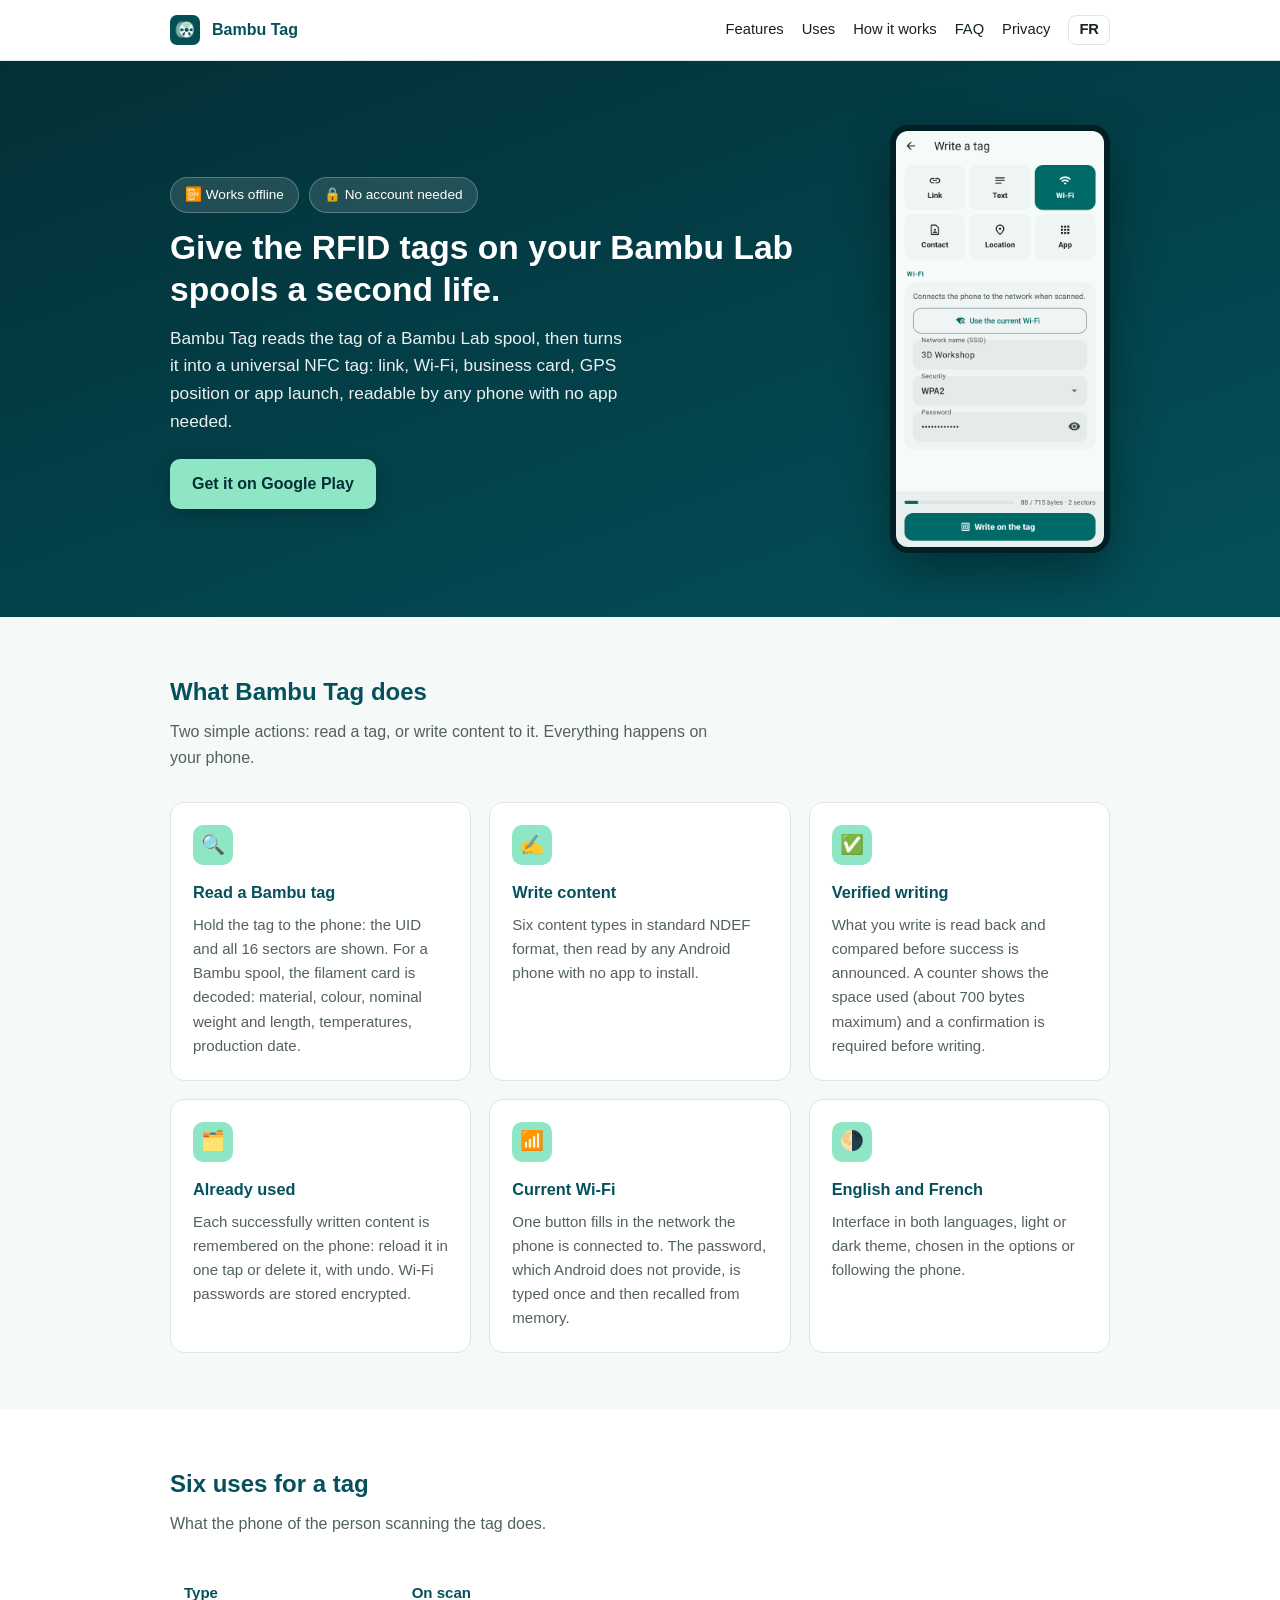
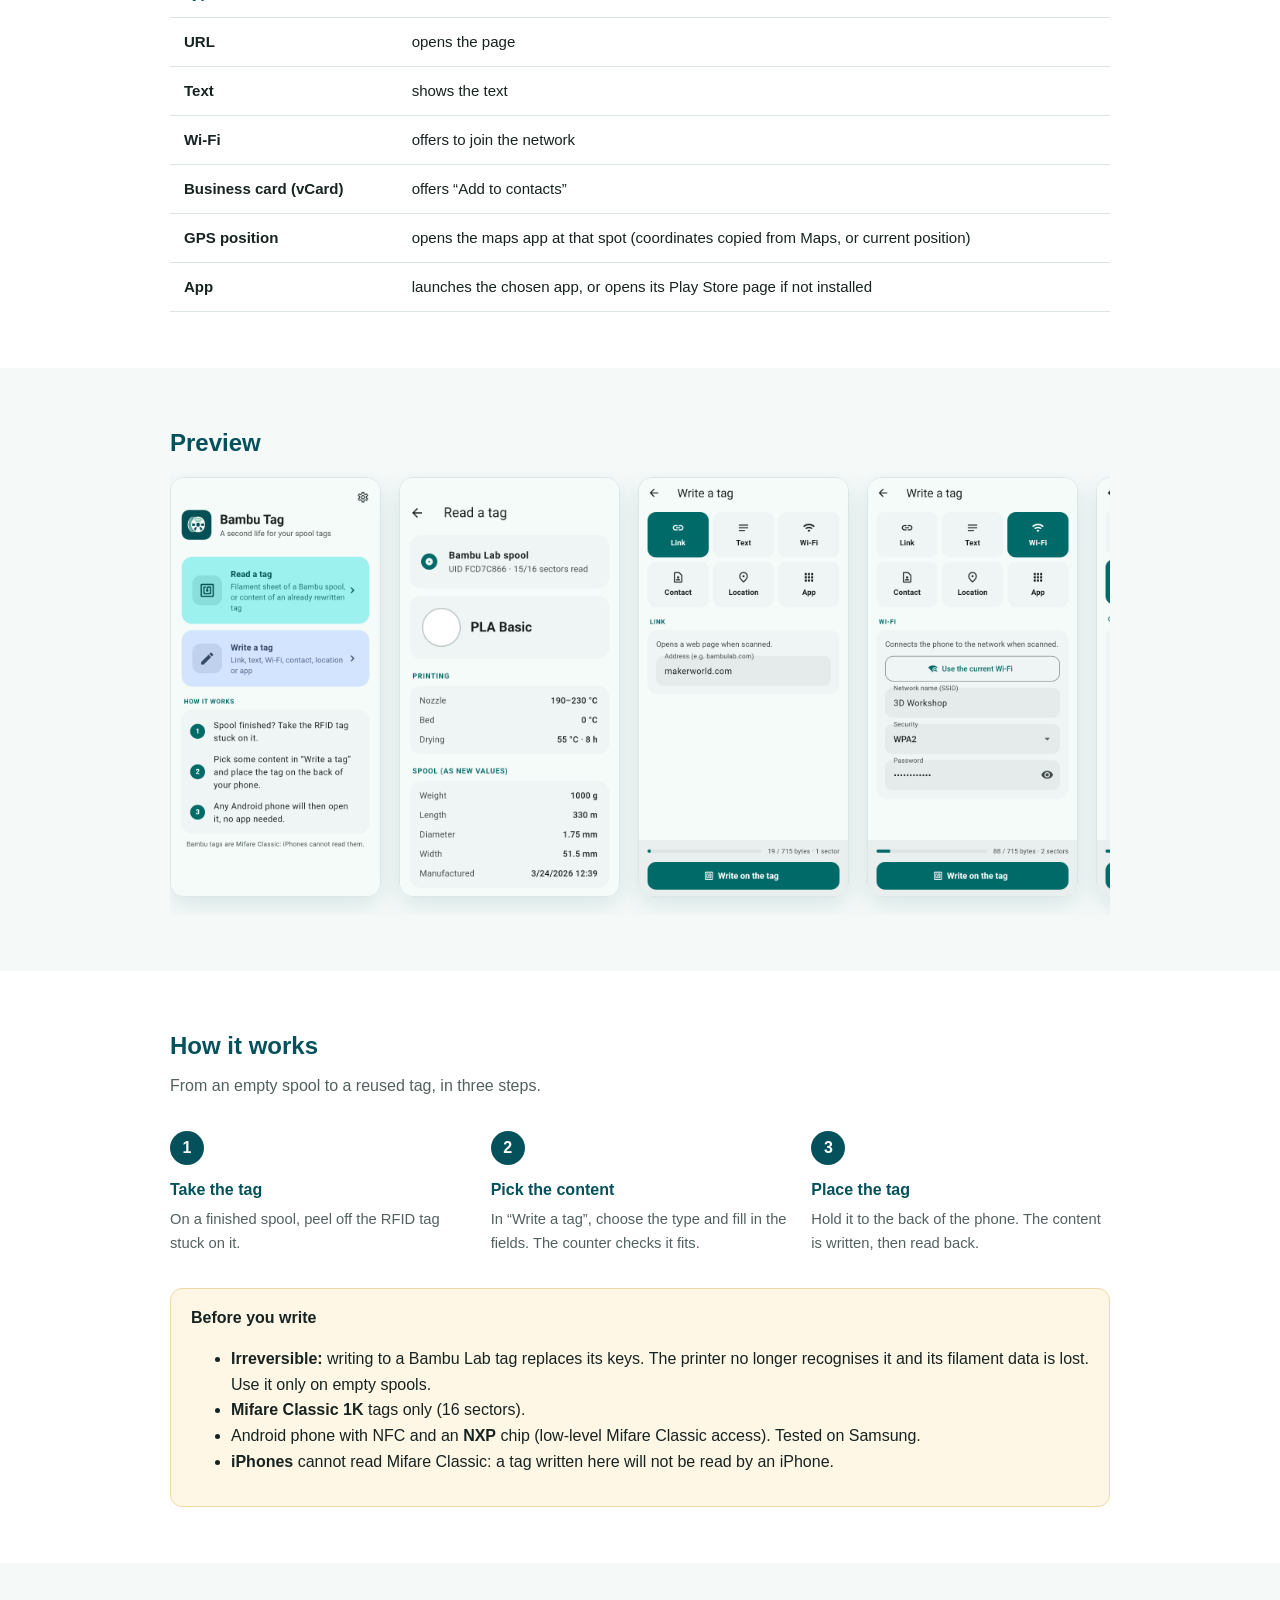
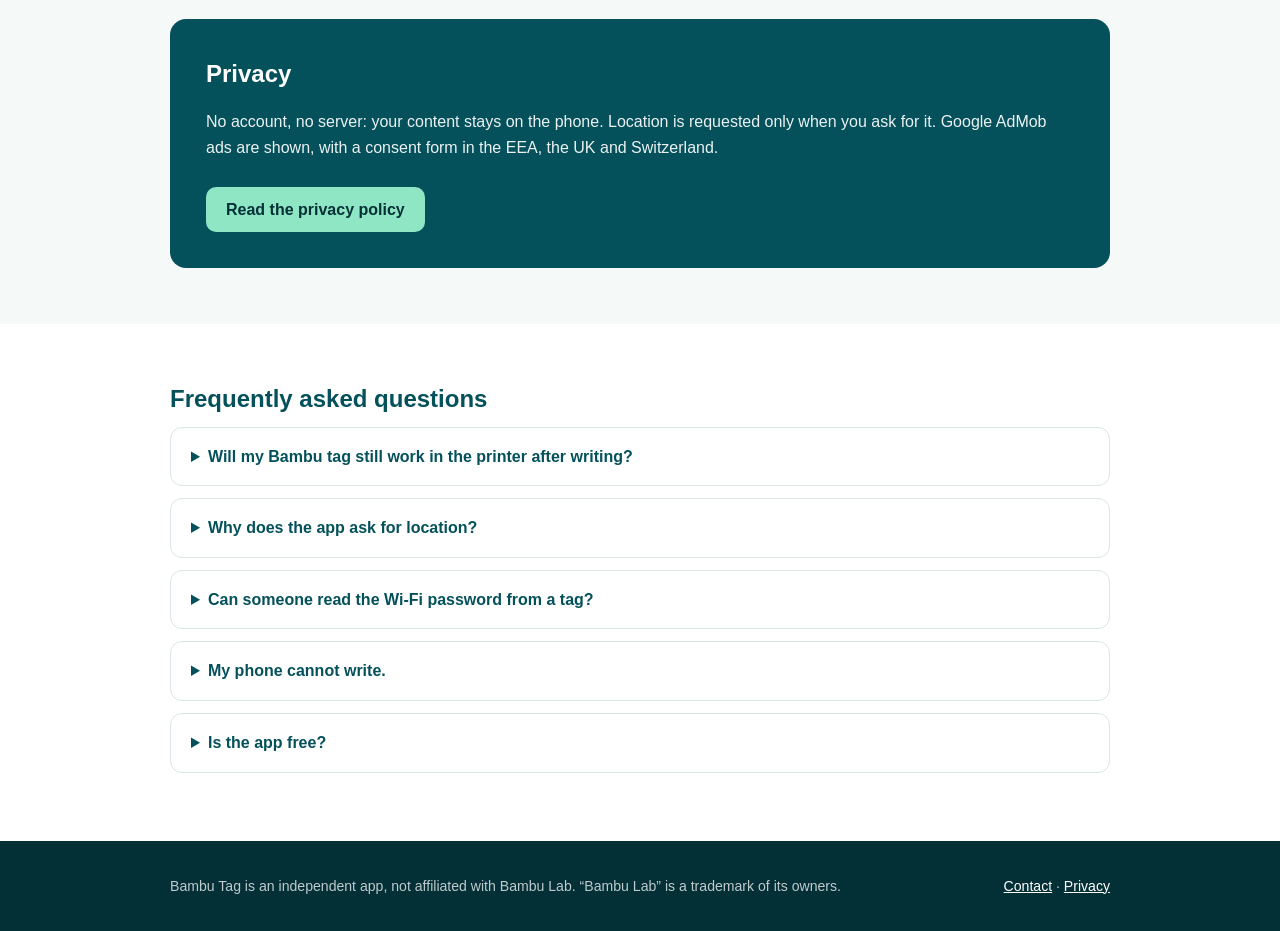
==== en/index.html @ ccbeabd3 "Add files via upload" ====
<!DOCTYPE html>
<html lang="en">
<head>
<meta charset="UTF-8">
<meta name="viewport" content="width=device-width, initial-scale=1.0">
<title>Bambu Tag: read and write your NFC tags</title>
<meta name="description" content="Read Bambu Lab RFID tags and reuse them: URL, text, Wi-Fi, contact, GPS, app launch. Bambu Tag guide.">
<link rel="icon" href="../img/icon-512.png">
<link rel="stylesheet" href="../style.css">
</head>
<body>
<nav><div class="container"><img src="../img/icon-512.png" alt=""><span class="brand">Bambu Tag</span>
<div class="links"><a href="#features">Features</a><a href="#uses">Uses</a><a href="#how">How it works</a><a href="#faq">FAQ</a><a href="privacy-policy.html">Privacy</a><a class="lang" href="../index.html">FR</a></div></div></nav>
<header class="hero"><div class="container">
<div class="copy"><div class="badges"><span class="badge">📴 Works offline</span><span class="badge">🔒 No account needed</span></div>
<h1>Give the RFID tags on your Bambu Lab spools a second life.</h1><p class="lead">Bambu Tag reads the tag of a Bambu Lab spool, then turns it into a universal NFC tag: link, Wi-Fi, business card, GPS position or app launch, readable by any phone with no app needed.</p>
<a class="store-btn" href="https://play.google.com/store/apps/details?id=com.olivier.bambutag">Get it on Google Play</a></div>
<div class="shot"><img src="../img/en/4-wifi.png" alt=""></div></div></header>
<section id="features"><div class="container"><h2>What Bambu Tag does</h2><p class="subtitle">Two simple actions: read a tag, or write content to it. Everything happens on your phone.</p><div class="grid"><div class="card"><div class="icon">🔍</div><h3>Read a Bambu tag</h3><p>Hold the tag to the phone: the UID and all 16 sectors are shown. For a Bambu spool, the filament card is decoded: material, colour, nominal weight and length, temperatures, production date.</p></div><div class="card"><div class="icon">✍️</div><h3>Write content</h3><p>Six content types in standard NDEF format, then read by any Android phone with no app to install.</p></div><div class="card"><div class="icon">✅</div><h3>Verified writing</h3><p>What you write is read back and compared before success is announced. A counter shows the space used (about 700 bytes maximum) and a confirmation is required before writing.</p></div><div class="card"><div class="icon">🗂️</div><h3>Already used</h3><p>Each successfully written content is remembered on the phone: reload it in one tap or delete it, with undo. Wi-Fi passwords are stored encrypted.</p></div><div class="card"><div class="icon">📶</div><h3>Current Wi-Fi</h3><p>One button fills in the network the phone is connected to. The password, which Android does not provide, is typed once and then recalled from memory.</p></div><div class="card"><div class="icon">🌗</div><h3>English and French</h3><p>Interface in both languages, light or dark theme, chosen in the options or following the phone.</p></div></div></div></section>
<section id="uses" class="alt"><div class="container"><h2>Six uses for a tag</h2><p class="subtitle">What the phone of the person scanning the tag does.</p>
<table><tr><th>Type</th><th>On scan</th></tr><tr><td><strong>URL</strong></td><td>opens the page</td></tr><tr><td><strong>Text</strong></td><td>shows the text</td></tr><tr><td><strong>Wi-Fi</strong></td><td>offers to join the network</td></tr><tr><td><strong>Business card (vCard)</strong></td><td>offers “Add to contacts”</td></tr><tr><td><strong>GPS position</strong></td><td>opens the maps app at that spot (coordinates copied from Maps, or current position)</td></tr><tr><td><strong>App</strong></td><td>launches the chosen app, or opens its Play Store page if not installed</td></tr></table></div></section>
<section><div class="container"><h2>Preview</h2><div class="gallery"><img src="../img/en/1-home.png" alt="" loading="lazy"><img src="../img/en/2-read.png" alt="" loading="lazy"><img src="../img/en/3-url.png" alt="" loading="lazy"><img src="../img/en/4-wifi.png" alt="" loading="lazy"><img src="../img/en/5-contact.png" alt="" loading="lazy"><img src="../img/en/6-settings.png" alt="" loading="lazy"></div></div></section>
<section id="how" class="alt"><div class="container"><h2>How it works</h2><p class="subtitle">From an empty spool to a reused tag, in three steps.</p><div class="steps"><div class="step"><div class="num">1</div><h3>Take the tag</h3><p>On a finished spool, peel off the RFID tag stuck on it.</p></div><div class="step"><div class="num">2</div><h3>Pick the content</h3><p>In “Write a tag”, choose the type and fill in the fields. The counter checks it fits.</p></div><div class="step"><div class="num">3</div><h3>Place the tag</h3><p>Hold it to the back of the phone. The content is written, then read back.</p></div></div>
<div class="warn" style="margin-top:32px"><strong>Before you write</strong><ul><li><strong>Irreversible:</strong> writing to a Bambu Lab tag replaces its keys. The printer no longer recognises it and its filament data is lost. Use it only on empty spools.</li><li><strong>Mifare Classic 1K</strong> tags only (16 sectors).</li><li>Android phone with NFC and an <strong>NXP</strong> chip (low-level Mifare Classic access). Tested on Samsung.</li><li><strong>iPhones</strong> cannot read Mifare Classic: a tag written here will not be read by an iPhone.</li></ul></div></div></section>
<section><div class="container"><div class="privacy-box"><h2>Privacy</h2><p>No account, no server: your content stays on the phone. Location is requested only when you ask for it. Google AdMob ads are shown, with a consent form in the EEA, the UK and Switzerland.</p><a class="btn" href="privacy-policy.html">Read the privacy policy</a></div></div></section>
<section id="faq" class="alt"><div class="container"><h2>Frequently asked questions</h2><details><summary>Will my Bambu tag still work in the printer after writing?</summary><p>No. Writing replaces the tag's keys: the printer no longer recognises it. Only write to tags from empty spools.</p></details><details><summary>Why does the app ask for location?</summary><p>Only for “Current Wi-Fi” (Android requires this permission to read the network name) and “Current position”. Nothing is sent anywhere.</p></details><details><summary>Can someone read the Wi-Fi password from a tag?</summary><p>Yes: an NFC tag's content can be read without protection. Only write a Wi-Fi password to a tag you keep at home, for example for guests.</p></details><details><summary>My phone cannot write.</summary><p>An NXP NFC chip is required. Other chips may lack low-level Mifare Classic access. Also check that the tag is a Mifare Classic 1K.</p></details><details><summary>Is the app free?</summary><p>Yes, with Google AdMob ads. The app stays fully usable if you decline personalised ads.</p></details></div></section>
<footer><div class="container"><span>Bambu Tag is an independent app, not affiliated with Bambu Lab. “Bambu Lab” is a trademark of its owners.</span><span><a href="mailto:olivier3dprint@gmail.com">Contact</a> · <a href="privacy-policy.html">Privacy</a></span></div></footer>
</body></html>
---- style.css ----
:root{--teal:#04515B;--teal-dark:#032F36;--mint:#8EE6C4;--bg:#F5FAF9;--text:#162321;--muted:#52615F;--card:#fff;--border:#DCE7E5}
*{box-sizing:border-box}html{scroll-behavior:smooth}
body{margin:0;font-family:-apple-system,"Segoe UI",Roboto,Helvetica,Arial,sans-serif;background:var(--bg);color:var(--text);line-height:1.6}
a{color:var(--teal)}
.container{max-width:980px;margin:0 auto;padding:0 20px}
nav{position:sticky;top:0;z-index:10;background:rgba(255,255,255,.92);backdrop-filter:blur(6px);border-bottom:1px solid var(--border)}
nav .container{display:flex;align-items:center;gap:12px;height:60px}
nav img{width:30px;height:30px;border-radius:7px}
nav .brand{font-weight:700;color:var(--teal)}
nav .links{margin-left:auto;display:flex;gap:18px;font-size:.92rem;align-items:center}
nav .links a{text-decoration:none;color:var(--text)}
nav .links a:hover{color:var(--teal)}
nav .lang{border:1px solid var(--border);border-radius:8px;padding:2px 10px;font-weight:600}
.hero{background:linear-gradient(160deg,var(--teal-dark),var(--teal));color:#fff;padding:64px 0 56px}
.hero .container{display:flex;align-items:center;gap:40px;flex-wrap:wrap}
.hero .copy{flex:1 1 380px}
.hero h1{font-size:2.1rem;margin:0 0 14px;line-height:1.25}
.hero p.lead{font-size:1.08rem;opacity:.92;margin:0 0 24px;max-width:48ch}
.badges{display:flex;gap:10px;flex-wrap:wrap;margin-bottom:14px}
.badge{background:rgba(255,255,255,.12);border:1px solid rgba(255,255,255,.25);border-radius:999px;padding:6px 14px;font-size:.85rem}
.store-btn{display:inline-block;background:var(--mint);color:var(--teal-dark);font-weight:700;text-decoration:none;padding:12px 22px;border-radius:10px;box-shadow:0 6px 18px rgba(0,0,0,.2)}
.hero .shot img{width:220px;border-radius:18px;box-shadow:0 20px 50px rgba(0,0,0,.35);border:6px solid #021f24}
section{padding:56px 0}
section h2{font-size:1.5rem;color:var(--teal);margin:0 0 8px}
.subtitle{color:var(--muted);margin:0 0 32px;max-width:62ch}
.grid{display:grid;grid-template-columns:repeat(auto-fit,minmax(250px,1fr));gap:18px}
.card{background:var(--card);border:1px solid var(--border);border-radius:14px;padding:22px}
.card .icon{width:40px;height:40px;border-radius:10px;background:var(--mint);display:flex;align-items:center;justify-content:center;font-size:1.2rem;margin-bottom:14px}
.card h3{margin:0 0 8px;font-size:1.02rem;color:var(--teal)}
.card p{margin:0;color:var(--muted);font-size:.94rem}
.alt{background:#fff}
.steps{display:grid;grid-template-columns:repeat(auto-fit,minmax(200px,1fr));gap:22px}
.num{width:34px;height:34px;border-radius:50%;background:var(--teal);color:#fff;display:flex;align-items:center;justify-content:center;font-weight:700;margin-bottom:12px}
.step h3{margin:0 0 6px;font-size:1rem;color:var(--teal)}
.step p{margin:0;color:var(--muted);font-size:.92rem}
.gallery{display:flex;gap:18px;overflow-x:auto;padding:6px 2px 18px;scroll-snap-type:x mandatory}
.gallery img{height:420px;border-radius:14px;border:1px solid var(--border);scroll-snap-align:start;flex:0 0 auto;box-shadow:0 8px 24px rgba(4,81,91,.12)}
table{width:100%;border-collapse:collapse;font-size:.94rem}
th,td{text-align:left;padding:12px 14px;border-bottom:1px solid var(--border)}th{color:var(--teal)}
.privacy-box{background:var(--teal);color:#fff;border-radius:16px;padding:36px}
.privacy-box h2{color:#fff}.privacy-box p{opacity:.92}
.privacy-box a.btn{display:inline-block;margin-top:10px;background:var(--mint);color:var(--teal-dark);font-weight:700;text-decoration:none;padding:10px 20px;border-radius:10px}
details{background:var(--card);border:1px solid var(--border);border-radius:12px;padding:16px 20px;margin-bottom:12px}
details summary{cursor:pointer;font-weight:600;color:var(--teal)}details p{color:var(--muted);margin:10px 0 2px}
.warn{background:#FFF7E6;border:1px solid #F0D9A8;border-radius:12px;padding:16px 20px}
footer{background:var(--teal-dark);color:rgba(255,255,255,.75);padding:34px 0;font-size:.88rem}
footer .container{display:flex;justify-content:space-between;flex-wrap:wrap;gap:12px}footer a{color:#fff}
/* page texte (confidentialité) */
header.doc{background:var(--teal);color:#fff;padding:28px 20px}
header.doc .wrap{max-width:760px;margin:0 auto;display:flex;align-items:center;gap:14px}
header.doc img{width:40px;height:40px;border-radius:9px}header.doc .title{font-size:1.15rem;font-weight:700}
header.doc a{color:#fff;text-decoration:none;opacity:.85}
main{max-width:760px;margin:0 auto;padding:32px 20px 80px}
main h1{font-size:1.6rem;margin-top:0;color:var(--teal)}main h2{font-size:1.15rem;color:var(--teal);margin-top:2.2em}
.updated{color:var(--muted);font-size:.9rem;margin-bottom:2em}
.box{background:var(--card);border:1px solid var(--border);border-radius:12px;padding:18px 22px;margin:1.4em 0}
.box.highlight{border-left:4px solid var(--mint)}
main ul{padding-left:1.2em}main li{margin:.4em 0}
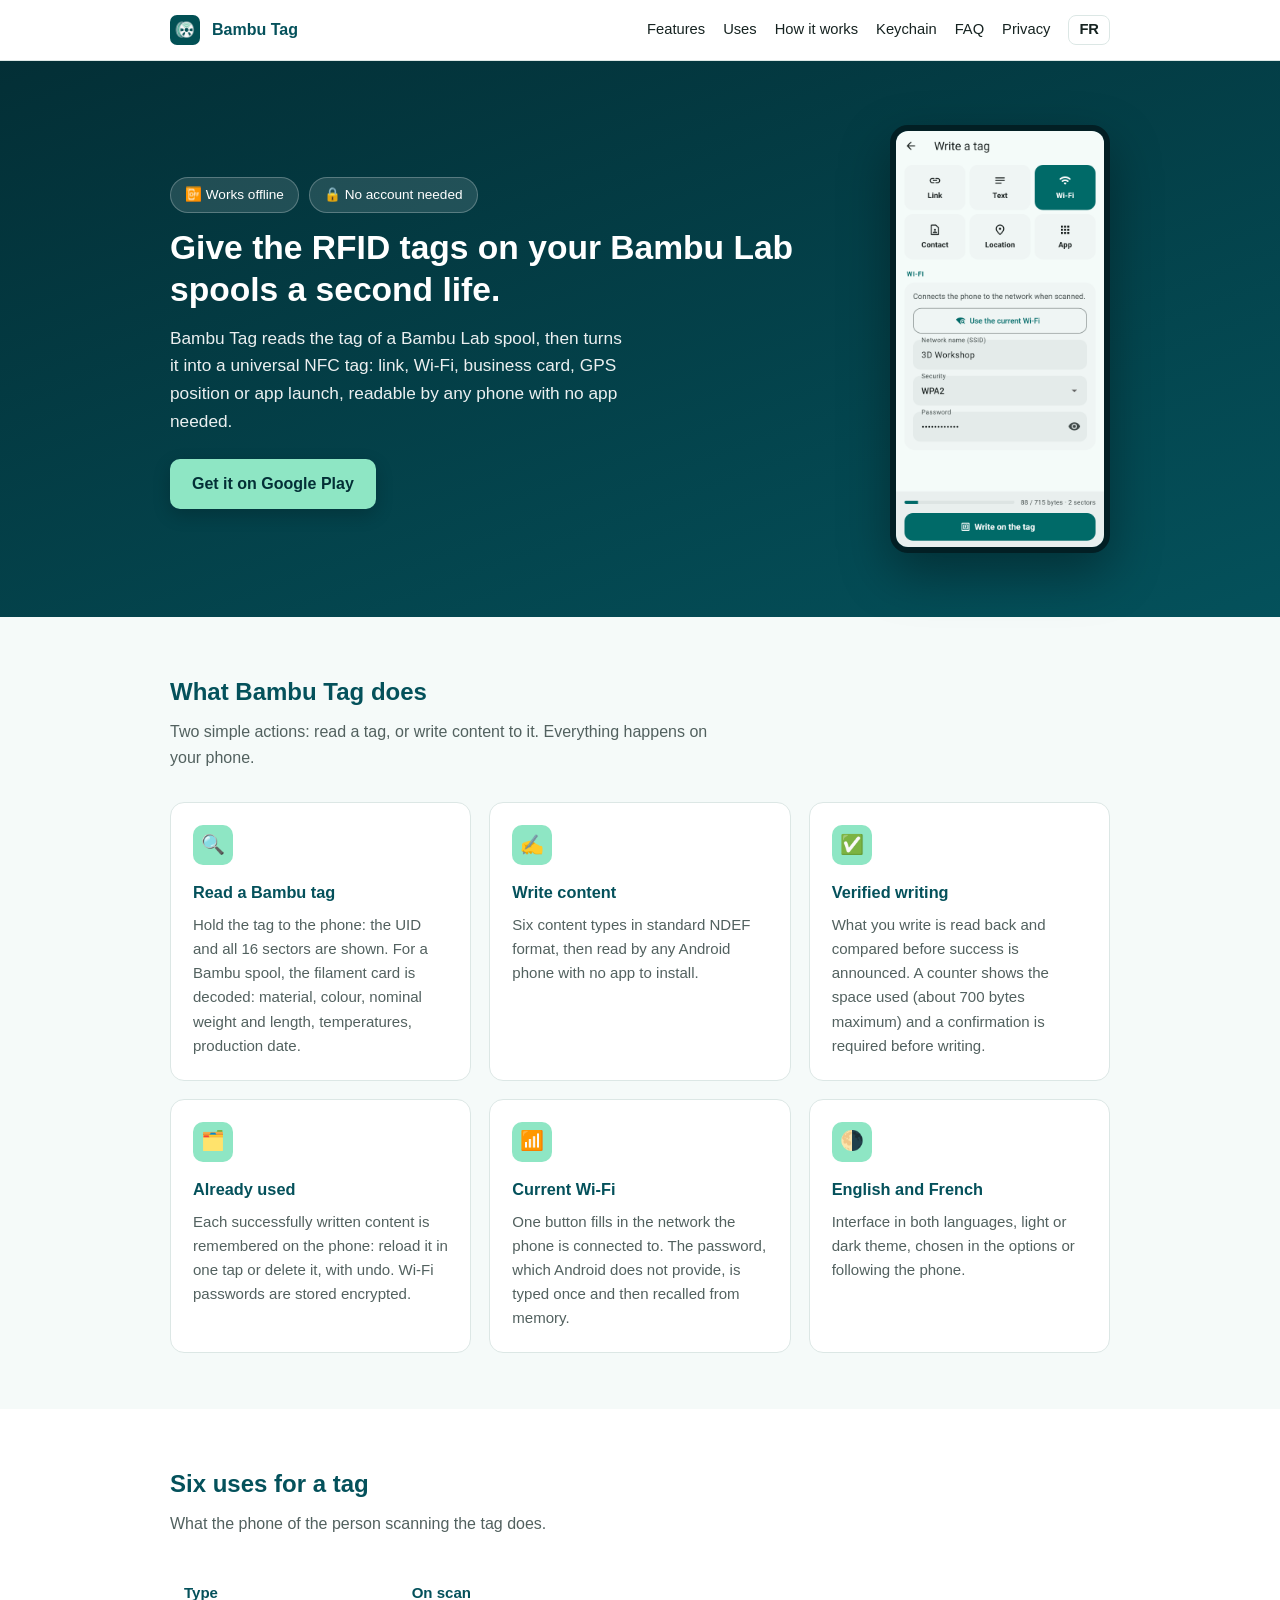
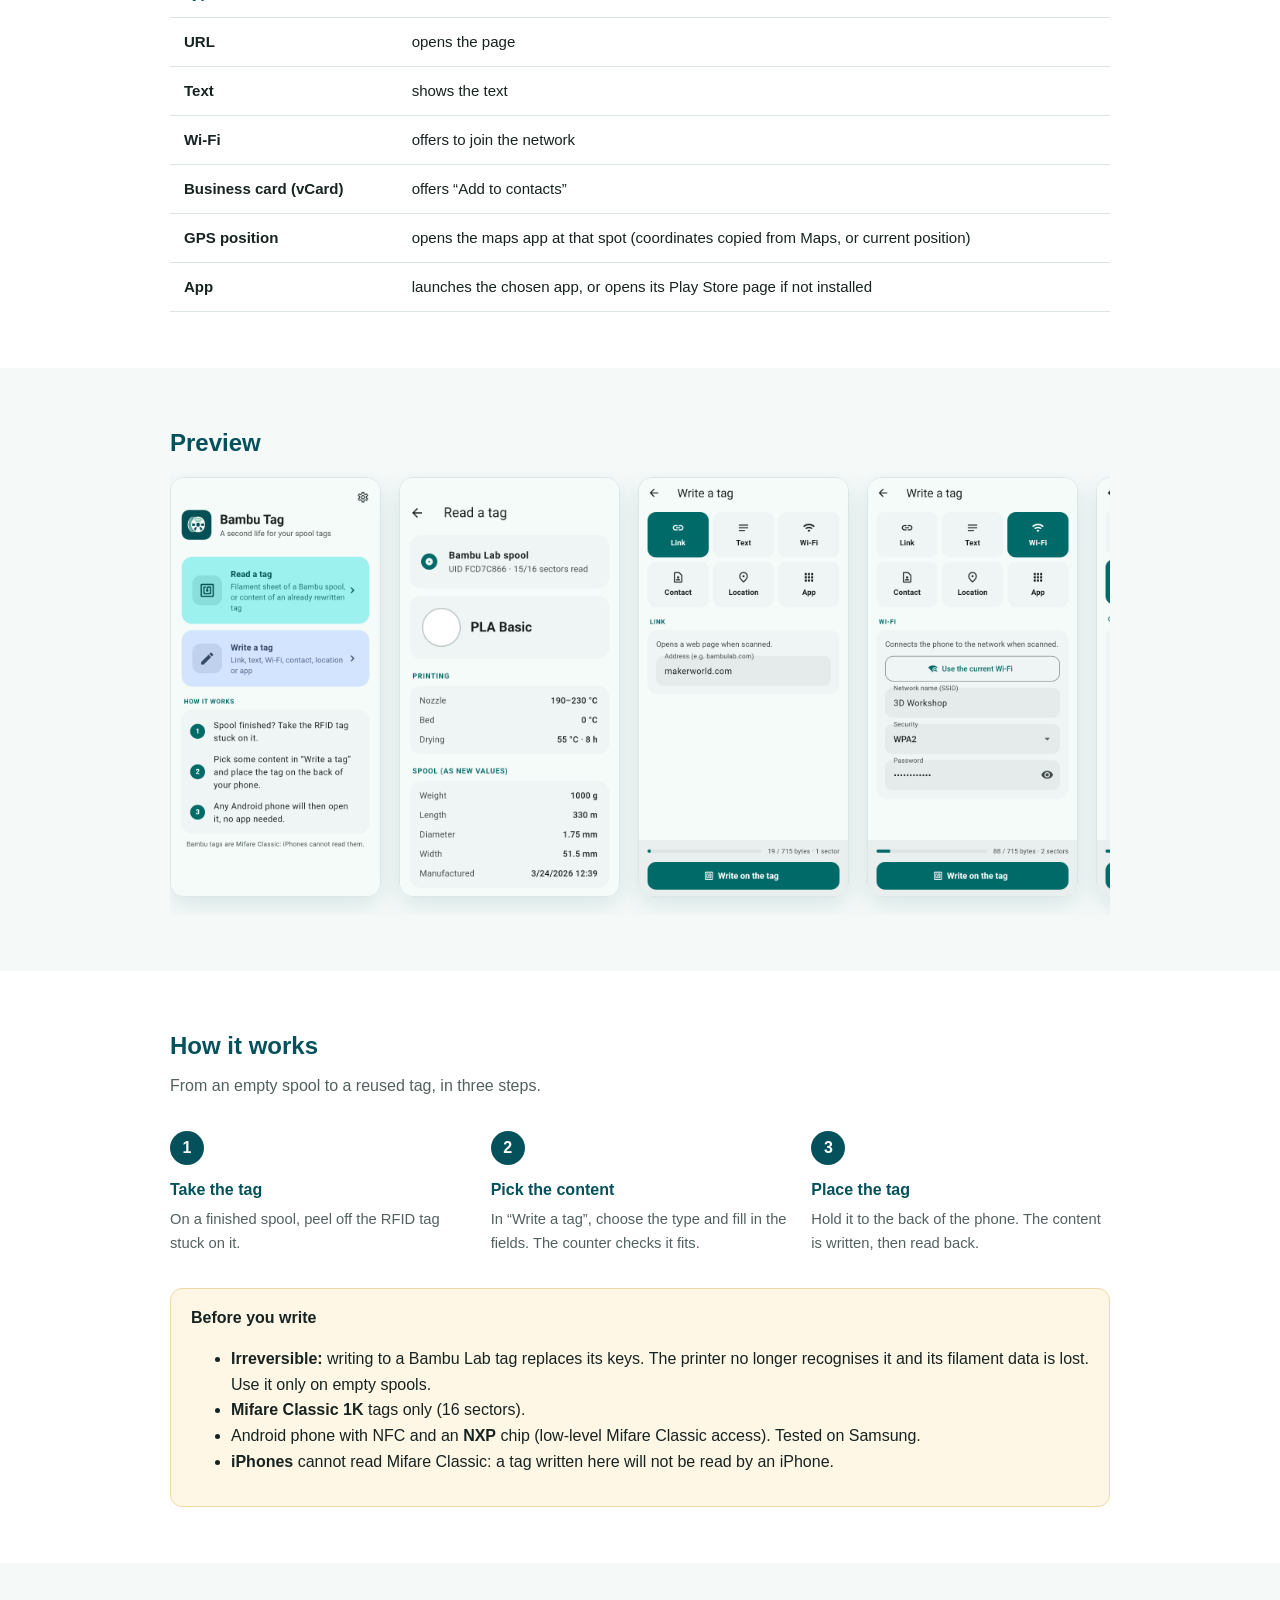
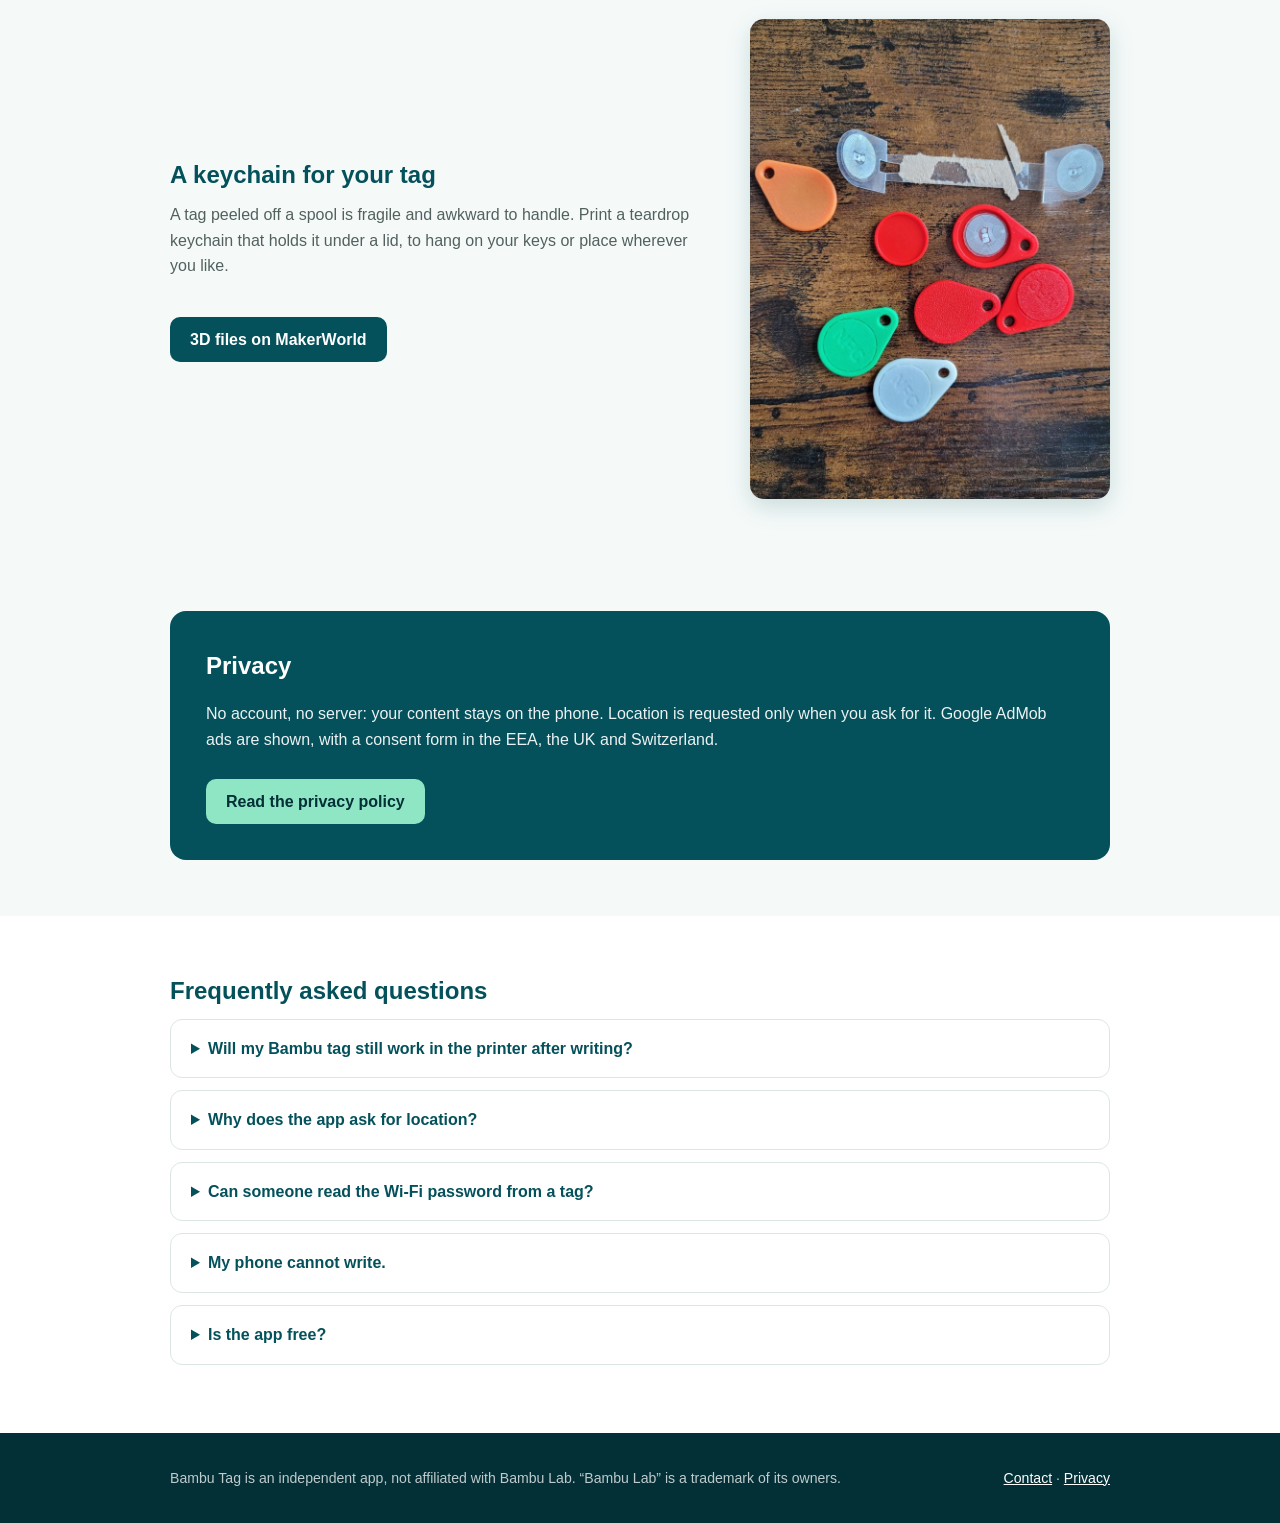
==== commit 5a57a231: "Add files via upload" ====
--- a/en/index.html
+++ b/en/index.html
@@ -1,28 +1,29 @@
-<!DOCTYPE html>
-<html lang="en">
-<head>
-<meta charset="UTF-8">
-<meta name="viewport" content="width=device-width, initial-scale=1.0">
-<title>Bambu Tag: read and write your NFC tags</title>
-<meta name="description" content="Read Bambu Lab RFID tags and reuse them: URL, text, Wi-Fi, contact, GPS, app launch. Bambu Tag guide.">
-<link rel="icon" href="../img/icon-512.png">
-<link rel="stylesheet" href="../style.css">
-</head>
-<body>
-<nav><div class="container"><img src="../img/icon-512.png" alt=""><span class="brand">Bambu Tag</span>
-<div class="links"><a href="#features">Features</a><a href="#uses">Uses</a><a href="#how">How it works</a><a href="#faq">FAQ</a><a href="privacy-policy.html">Privacy</a><a class="lang" href="../index.html">FR</a></div></div></nav>
-<header class="hero"><div class="container">
-<div class="copy"><div class="badges"><span class="badge">📴 Works offline</span><span class="badge">🔒 No account needed</span></div>
-<h1>Give the RFID tags on your Bambu Lab spools a second life.</h1><p class="lead">Bambu Tag reads the tag of a Bambu Lab spool, then turns it into a universal NFC tag: link, Wi-Fi, business card, GPS position or app launch, readable by any phone with no app needed.</p>
-<a class="store-btn" href="https://play.google.com/store/apps/details?id=com.olivier.bambutag">Get it on Google Play</a></div>
-<div class="shot"><img src="../img/en/4-wifi.png" alt=""></div></div></header>
-<section id="features"><div class="container"><h2>What Bambu Tag does</h2><p class="subtitle">Two simple actions: read a tag, or write content to it. Everything happens on your phone.</p><div class="grid"><div class="card"><div class="icon">🔍</div><h3>Read a Bambu tag</h3><p>Hold the tag to the phone: the UID and all 16 sectors are shown. For a Bambu spool, the filament card is decoded: material, colour, nominal weight and length, temperatures, production date.</p></div><div class="card"><div class="icon">✍️</div><h3>Write content</h3><p>Six content types in standard NDEF format, then read by any Android phone with no app to install.</p></div><div class="card"><div class="icon">✅</div><h3>Verified writing</h3><p>What you write is read back and compared before success is announced. A counter shows the space used (about 700 bytes maximum) and a confirmation is required before writing.</p></div><div class="card"><div class="icon">🗂️</div><h3>Already used</h3><p>Each successfully written content is remembered on the phone: reload it in one tap or delete it, with undo. Wi-Fi passwords are stored encrypted.</p></div><div class="card"><div class="icon">📶</div><h3>Current Wi-Fi</h3><p>One button fills in the network the phone is connected to. The password, which Android does not provide, is typed once and then recalled from memory.</p></div><div class="card"><div class="icon">🌗</div><h3>English and French</h3><p>Interface in both languages, light or dark theme, chosen in the options or following the phone.</p></div></div></div></section>
-<section id="uses" class="alt"><div class="container"><h2>Six uses for a tag</h2><p class="subtitle">What the phone of the person scanning the tag does.</p>
-<table><tr><th>Type</th><th>On scan</th></tr><tr><td><strong>URL</strong></td><td>opens the page</td></tr><tr><td><strong>Text</strong></td><td>shows the text</td></tr><tr><td><strong>Wi-Fi</strong></td><td>offers to join the network</td></tr><tr><td><strong>Business card (vCard)</strong></td><td>offers “Add to contacts”</td></tr><tr><td><strong>GPS position</strong></td><td>opens the maps app at that spot (coordinates copied from Maps, or current position)</td></tr><tr><td><strong>App</strong></td><td>launches the chosen app, or opens its Play Store page if not installed</td></tr></table></div></section>
-<section><div class="container"><h2>Preview</h2><div class="gallery"><img src="../img/en/1-home.png" alt="" loading="lazy"><img src="../img/en/2-read.png" alt="" loading="lazy"><img src="../img/en/3-url.png" alt="" loading="lazy"><img src="../img/en/4-wifi.png" alt="" loading="lazy"><img src="../img/en/5-contact.png" alt="" loading="lazy"><img src="../img/en/6-settings.png" alt="" loading="lazy"></div></div></section>
-<section id="how" class="alt"><div class="container"><h2>How it works</h2><p class="subtitle">From an empty spool to a reused tag, in three steps.</p><div class="steps"><div class="step"><div class="num">1</div><h3>Take the tag</h3><p>On a finished spool, peel off the RFID tag stuck on it.</p></div><div class="step"><div class="num">2</div><h3>Pick the content</h3><p>In “Write a tag”, choose the type and fill in the fields. The counter checks it fits.</p></div><div class="step"><div class="num">3</div><h3>Place the tag</h3><p>Hold it to the back of the phone. The content is written, then read back.</p></div></div>
-<div class="warn" style="margin-top:32px"><strong>Before you write</strong><ul><li><strong>Irreversible:</strong> writing to a Bambu Lab tag replaces its keys. The printer no longer recognises it and its filament data is lost. Use it only on empty spools.</li><li><strong>Mifare Classic 1K</strong> tags only (16 sectors).</li><li>Android phone with NFC and an <strong>NXP</strong> chip (low-level Mifare Classic access). Tested on Samsung.</li><li><strong>iPhones</strong> cannot read Mifare Classic: a tag written here will not be read by an iPhone.</li></ul></div></div></section>
-<section><div class="container"><div class="privacy-box"><h2>Privacy</h2><p>No account, no server: your content stays on the phone. Location is requested only when you ask for it. Google AdMob ads are shown, with a consent form in the EEA, the UK and Switzerland.</p><a class="btn" href="privacy-policy.html">Read the privacy policy</a></div></div></section>
-<section id="faq" class="alt"><div class="container"><h2>Frequently asked questions</h2><details><summary>Will my Bambu tag still work in the printer after writing?</summary><p>No. Writing replaces the tag's keys: the printer no longer recognises it. Only write to tags from empty spools.</p></details><details><summary>Why does the app ask for location?</summary><p>Only for “Current Wi-Fi” (Android requires this permission to read the network name) and “Current position”. Nothing is sent anywhere.</p></details><details><summary>Can someone read the Wi-Fi password from a tag?</summary><p>Yes: an NFC tag's content can be read without protection. Only write a Wi-Fi password to a tag you keep at home, for example for guests.</p></details><details><summary>My phone cannot write.</summary><p>An NXP NFC chip is required. Other chips may lack low-level Mifare Classic access. Also check that the tag is a Mifare Classic 1K.</p></details><details><summary>Is the app free?</summary><p>Yes, with Google AdMob ads. The app stays fully usable if you decline personalised ads.</p></details></div></section>
-<footer><div class="container"><span>Bambu Tag is an independent app, not affiliated with Bambu Lab. “Bambu Lab” is a trademark of its owners.</span><span><a href="mailto:olivier3dprint@gmail.com">Contact</a> · <a href="privacy-policy.html">Privacy</a></span></div></footer>
+<!DOCTYPE html>
+<html lang="en">
+<head>
+<meta charset="UTF-8">
+<meta name="viewport" content="width=device-width, initial-scale=1.0">
+<title>Bambu Tag: read and write your NFC tags</title>
+<meta name="description" content="Read Bambu Lab RFID tags and reuse them: URL, text, Wi-Fi, contact, GPS, app launch. Bambu Tag guide.">
+<link rel="icon" href="../img/icon-512.png">
+<link rel="stylesheet" href="../style.css">
+</head>
+<body>
+<nav><div class="container"><img src="../img/icon-512.png" alt=""><span class="brand">Bambu Tag</span>
+<div class="links"><a href="#features">Features</a><a href="#uses">Uses</a><a href="#how">How it works</a><a href="#keychain">Keychain</a><a href="#faq">FAQ</a><a href="privacy-policy.html">Privacy</a><a class="lang" href="../index.html">FR</a></div></div></nav>
+<header class="hero"><div class="container">
+<div class="copy"><div class="badges"><span class="badge">📴 Works offline</span><span class="badge">🔒 No account needed</span></div>
+<h1>Give the RFID tags on your Bambu Lab spools a second life.</h1><p class="lead">Bambu Tag reads the tag of a Bambu Lab spool, then turns it into a universal NFC tag: link, Wi-Fi, business card, GPS position or app launch, readable by any phone with no app needed.</p>
+<a class="store-btn" href="https://play.google.com/store/apps/details?id=com.olivier.bambutag">Get it on Google Play</a></div>
+<div class="shot"><img src="../img/en/4-wifi.png" alt=""></div></div></header>
+<section id="features"><div class="container"><h2>What Bambu Tag does</h2><p class="subtitle">Two simple actions: read a tag, or write content to it. Everything happens on your phone.</p><div class="grid"><div class="card"><div class="icon">🔍</div><h3>Read a Bambu tag</h3><p>Hold the tag to the phone: the UID and all 16 sectors are shown. For a Bambu spool, the filament card is decoded: material, colour, nominal weight and length, temperatures, production date.</p></div><div class="card"><div class="icon">✍️</div><h3>Write content</h3><p>Six content types in standard NDEF format, then read by any Android phone with no app to install.</p></div><div class="card"><div class="icon">✅</div><h3>Verified writing</h3><p>What you write is read back and compared before success is announced. A counter shows the space used (about 700 bytes maximum) and a confirmation is required before writing.</p></div><div class="card"><div class="icon">🗂️</div><h3>Already used</h3><p>Each successfully written content is remembered on the phone: reload it in one tap or delete it, with undo. Wi-Fi passwords are stored encrypted.</p></div><div class="card"><div class="icon">📶</div><h3>Current Wi-Fi</h3><p>One button fills in the network the phone is connected to. The password, which Android does not provide, is typed once and then recalled from memory.</p></div><div class="card"><div class="icon">🌗</div><h3>English and French</h3><p>Interface in both languages, light or dark theme, chosen in the options or following the phone.</p></div></div></div></section>
+<section id="uses" class="alt"><div class="container"><h2>Six uses for a tag</h2><p class="subtitle">What the phone of the person scanning the tag does.</p>
+<table><tr><th>Type</th><th>On scan</th></tr><tr><td><strong>URL</strong></td><td>opens the page</td></tr><tr><td><strong>Text</strong></td><td>shows the text</td></tr><tr><td><strong>Wi-Fi</strong></td><td>offers to join the network</td></tr><tr><td><strong>Business card (vCard)</strong></td><td>offers “Add to contacts”</td></tr><tr><td><strong>GPS position</strong></td><td>opens the maps app at that spot (coordinates copied from Maps, or current position)</td></tr><tr><td><strong>App</strong></td><td>launches the chosen app, or opens its Play Store page if not installed</td></tr></table></div></section>
+<section><div class="container"><h2>Preview</h2><div class="gallery"><img src="../img/en/1-home.png" alt="" loading="lazy"><img src="../img/en/2-read.png" alt="" loading="lazy"><img src="../img/en/3-url.png" alt="" loading="lazy"><img src="../img/en/4-wifi.png" alt="" loading="lazy"><img src="../img/en/5-contact.png" alt="" loading="lazy"><img src="../img/en/6-settings.png" alt="" loading="lazy"></div></div></section>
+<section id="how" class="alt"><div class="container"><h2>How it works</h2><p class="subtitle">From an empty spool to a reused tag, in three steps.</p><div class="steps"><div class="step"><div class="num">1</div><h3>Take the tag</h3><p>On a finished spool, peel off the RFID tag stuck on it.</p></div><div class="step"><div class="num">2</div><h3>Pick the content</h3><p>In “Write a tag”, choose the type and fill in the fields. The counter checks it fits.</p></div><div class="step"><div class="num">3</div><h3>Place the tag</h3><p>Hold it to the back of the phone. The content is written, then read back.</p></div></div>
+<div class="warn" style="margin-top:32px"><strong>Before you write</strong><ul><li><strong>Irreversible:</strong> writing to a Bambu Lab tag replaces its keys. The printer no longer recognises it and its filament data is lost. Use it only on empty spools.</li><li><strong>Mifare Classic 1K</strong> tags only (16 sectors).</li><li>Android phone with NFC and an <strong>NXP</strong> chip (low-level Mifare Classic access). Tested on Samsung.</li><li><strong>iPhones</strong> cannot read Mifare Classic: a tag written here will not be read by an iPhone.</li></ul></div></div></section>
+<section id="keychain"><div class="container print"><div class="copy"><h2>A keychain for your tag</h2><p class="subtitle">A tag peeled off a spool is fragile and awkward to handle. Print a teardrop keychain that holds it under a lid, to hang on your keys or place wherever you like.</p><a class="btn" href="https://makerworld.com/en/models/3397669-nfc-keychain-for-bambu-lab-spool-tag">3D files on MakerWorld</a></div><img src="../img/porte-tags.jpg" alt="Bambu Lab spool RFID tags and the 3D-printed keychains that hold them" loading="lazy"></div></section>
+<section><div class="container"><div class="privacy-box"><h2>Privacy</h2><p>No account, no server: your content stays on the phone. Location is requested only when you ask for it. Google AdMob ads are shown, with a consent form in the EEA, the UK and Switzerland.</p><a class="btn" href="privacy-policy.html">Read the privacy policy</a></div></div></section>
+<section id="faq" class="alt"><div class="container"><h2>Frequently asked questions</h2><details><summary>Will my Bambu tag still work in the printer after writing?</summary><p>No. Writing replaces the tag's keys: the printer no longer recognises it. Only write to tags from empty spools.</p></details><details><summary>Why does the app ask for location?</summary><p>Only for “Current Wi-Fi” (Android requires this permission to read the network name) and “Current position”. Nothing is sent anywhere.</p></details><details><summary>Can someone read the Wi-Fi password from a tag?</summary><p>Yes: an NFC tag's content can be read without protection. Only write a Wi-Fi password to a tag you keep at home, for example for guests.</p></details><details><summary>My phone cannot write.</summary><p>An NXP NFC chip is required. Other chips may lack low-level Mifare Classic access. Also check that the tag is a Mifare Classic 1K.</p></details><details><summary>Is the app free?</summary><p>Yes, with Google AdMob ads. The app stays fully usable if you decline personalised ads.</p></details></div></section>
+<footer><div class="container"><span>Bambu Tag is an independent app, not affiliated with Bambu Lab. “Bambu Lab” is a trademark of its owners.</span><span><a href="mailto:olivier3dprint@gmail.com">Contact</a> · <a href="privacy-policy.html">Privacy</a></span></div></footer>
 </body></html>
--- a/style.css
+++ b/style.css
@@ -8,7 +8,7 @@
 nav img{width:30px;height:30px;border-radius:7px}
 nav .brand{font-weight:700;color:var(--teal)}
 nav .links{margin-left:auto;display:flex;gap:18px;font-size:.92rem;align-items:center}
-nav .links a{text-decoration:none;color:var(--text)}
+nav .links a{text-decoration:none;color:var(--text);white-space:nowrap}
 nav .links a:hover{color:var(--teal)}
 nav .lang{border:1px solid var(--border);border-radius:8px;padding:2px 10px;font-weight:600}
 .hero{background:linear-gradient(160deg,var(--teal-dark),var(--teal));color:#fff;padding:64px 0 56px}
@@ -43,6 +43,10 @@
 details{background:var(--card);border:1px solid var(--border);border-radius:12px;padding:16px 20px;margin-bottom:12px}
 details summary{cursor:pointer;font-weight:600;color:var(--teal)}details p{color:var(--muted);margin:10px 0 2px}
 .warn{background:#FFF7E6;border:1px solid #F0D9A8;border-radius:12px;padding:16px 20px}
+.print{display:flex;align-items:center;gap:40px;flex-wrap:wrap}
+.print .copy{flex:1 1 340px}
+.print img{flex:0 1 360px;width:100%;max-width:360px;border-radius:14px;box-shadow:0 8px 24px rgba(4,81,91,.18)}
+.print .btn{display:inline-block;margin-top:6px;background:var(--teal);color:#fff;font-weight:700;text-decoration:none;padding:10px 20px;border-radius:10px}
 footer{background:var(--teal-dark);color:rgba(255,255,255,.75);padding:34px 0;font-size:.88rem}
 footer .container{display:flex;justify-content:space-between;flex-wrap:wrap;gap:12px}footer a{color:#fff}
 /* page texte (confidentialité) */
